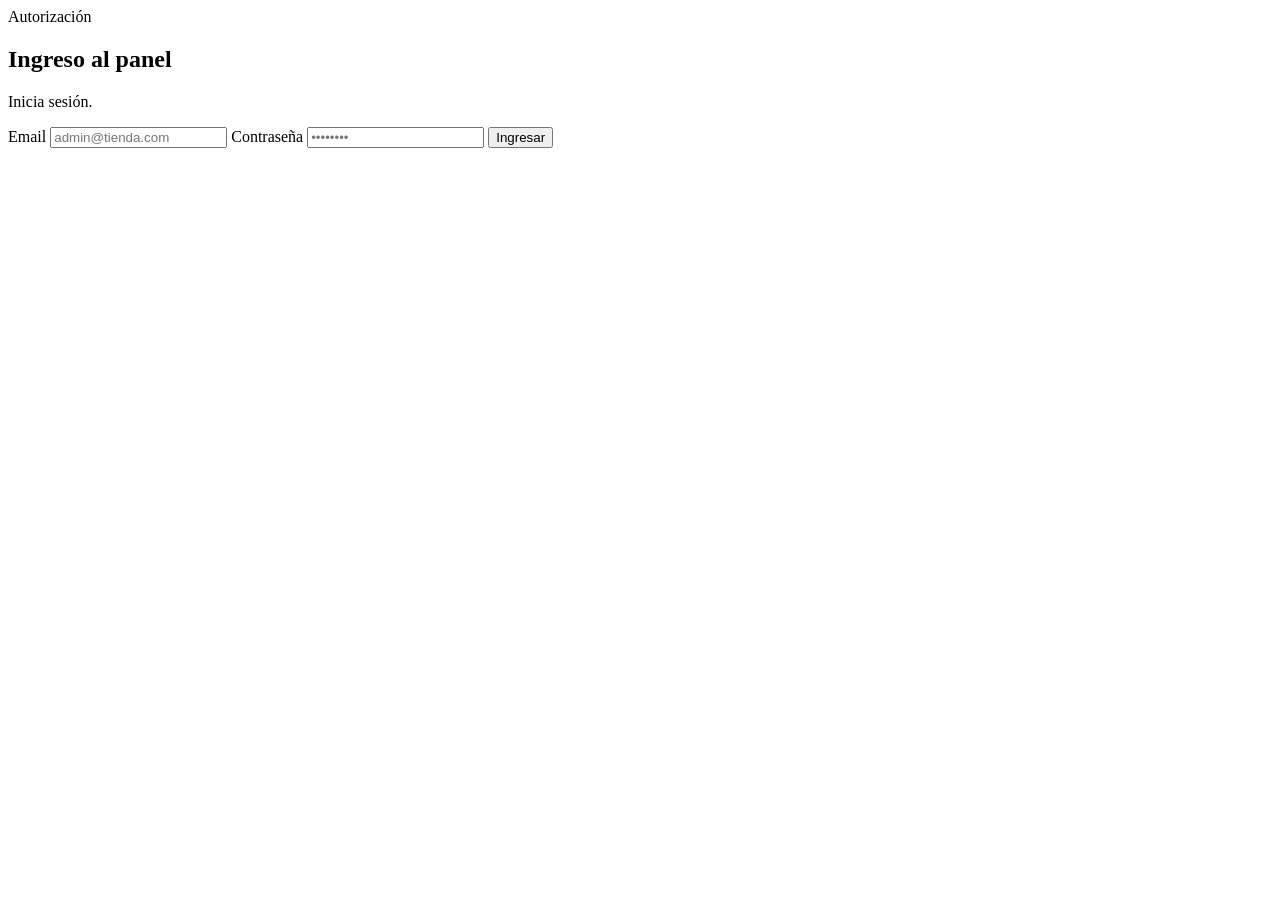
==== admin.html @ e24d335f "StoreHildas v1" ====
<!DOCTYPE html>
<html lang="es">
  <head>
    <meta charset="UTF-8" />
    <meta name="viewport" content="width=device-width, initial-scale=1.0" />
    <title>Admin | TiendaC</title>
    <link rel="stylesheet" href="css/styles.css" />
  </head>
  <body>
    <main class="admin-page">
      <div class="admin-shell">
        <section class="admin-auth" data-auth-panel>
          <span class="section-kicker">Autorización</span>
          <h1>Ingreso al panel</h1>
          <p>Inicia sesión.</p>
          <form data-login-form class="admin-block">
            <label class="admin-field">
              Email
              <input type="email" name="email" placeholder="admin@tienda.com" required />
            </label>
            <label class="admin-field">
              Contraseña
              <input type="password" name="password" placeholder="••••••••" required />
            </label>
            <button class="btn btn-primary" type="submit">Ingresar</button>
            <p class="error-text" data-login-error></p>
          </form>
        </section>

        <section data-dashboard hidden>
          <div class="admin-topbar">
            <div>
              <span class="section-kicker">Panel de control</span>
              <h2>Gestión de tienda</h2>
            </div>
            <button class="btn btn-secondary" data-logout>Cerrar sesión</button>
          </div>

          <div class="admin-grid">
            <article class="admin-card">
              <div class="section-head">
                <div>
                  <span class="section-kicker">Productos</span>
                  <h2>Crear o editar</h2>
                </div>
              </div>

              <form data-product-form class="admin-block">
                <div class="admin-fields">
                  <label class="admin-field"><span>Nombre</span><input name="nombre" required /></label>
                  <label class="admin-field"><span>Código único</span><input name="codigo" required /></label>
                  <label class="admin-field"><span>Precio</span><input type="number" min="0" step="0.01" name="precio" required /></label>
                  <label class="admin-field"><span>Precio con descuento</span><input type="number" min="0" step="0.01" name="precioConDescuento" /></label>

                  <div class="admin-field admin-field--full">
                    <span>Categorías del producto</span>
                    <p class="helper-text">Puedes marcar una o varias categorías.</p>
                    <div class="category-checklist" data-product-category-list></div>
                  </div>

                  <label class="admin-field admin-field--full"><span>Descripción</span><textarea name="descripcion" rows="4"></textarea></label>

                  <div class="admin-field admin-field--full">
                    <span>Colores</span>
                    <p class="helper-text">Selecciona uno o varios colores desde la paleta.</p>
                    <div class="color-picker-row">
                      <input type="color" value="#000000" data-color-input />
                      <button type="button" class="btn btn-ghost" data-add-color>Añadir color</button>
                    </div>
                    <div class="color-chip-list" data-color-list></div>
                    <input type="hidden" name="colores" data-colors-hidden />
                  </div>

                  <label class="admin-field admin-field--full"><span>Tallas</span><input name="tallas" placeholder="S, M, L" /></label>
                  <label class="admin-field admin-field--full"><span>Imágenes por URL</span><input name="imagenes" placeholder="url1, url2, url3" required /></label>
                </div>

                <div class="admin-actions">
                  <button type="submit" class="btn btn-primary" data-product-submit>Guardar producto</button>
                  <button type="button" class="btn btn-ghost" data-product-cancel>Cancelar edición</button>
                </div>
              </form>
            </article>

            <article class="admin-card">
              <div class="section-head">
                <div>
                  <span class="section-kicker">Categorías</span>
                  <h2>Crear y eliminar</h2>
                </div>
              </div>

              <form data-category-form class="admin-block">
                <label class="admin-field"><span>Nombre</span><input name="nombre" required /></label>
                <label class="admin-field"><span>Imagen URL</span><input name="imagen" /></label>
                <button class="btn btn-primary" type="submit">Guardar categoría</button>
              </form>

              <div class="admin-block" data-category-list></div>
            </article>
          </div>

          <section class="admin-table-wrap">
            <table>
              <thead>
                <tr>
                  <th>Nombre</th>
                  <th>Código</th>
                  <th>Precio final</th>
                  <th>Categorías</th>
                  <th>Acciones</th>
                </tr>
              </thead>
              <tbody data-product-table></tbody>
            </table>
          </section>
        </section>
      </div>
    </main>

    <script type="module" src="js/admin.js"></script>
  </body>
</html>
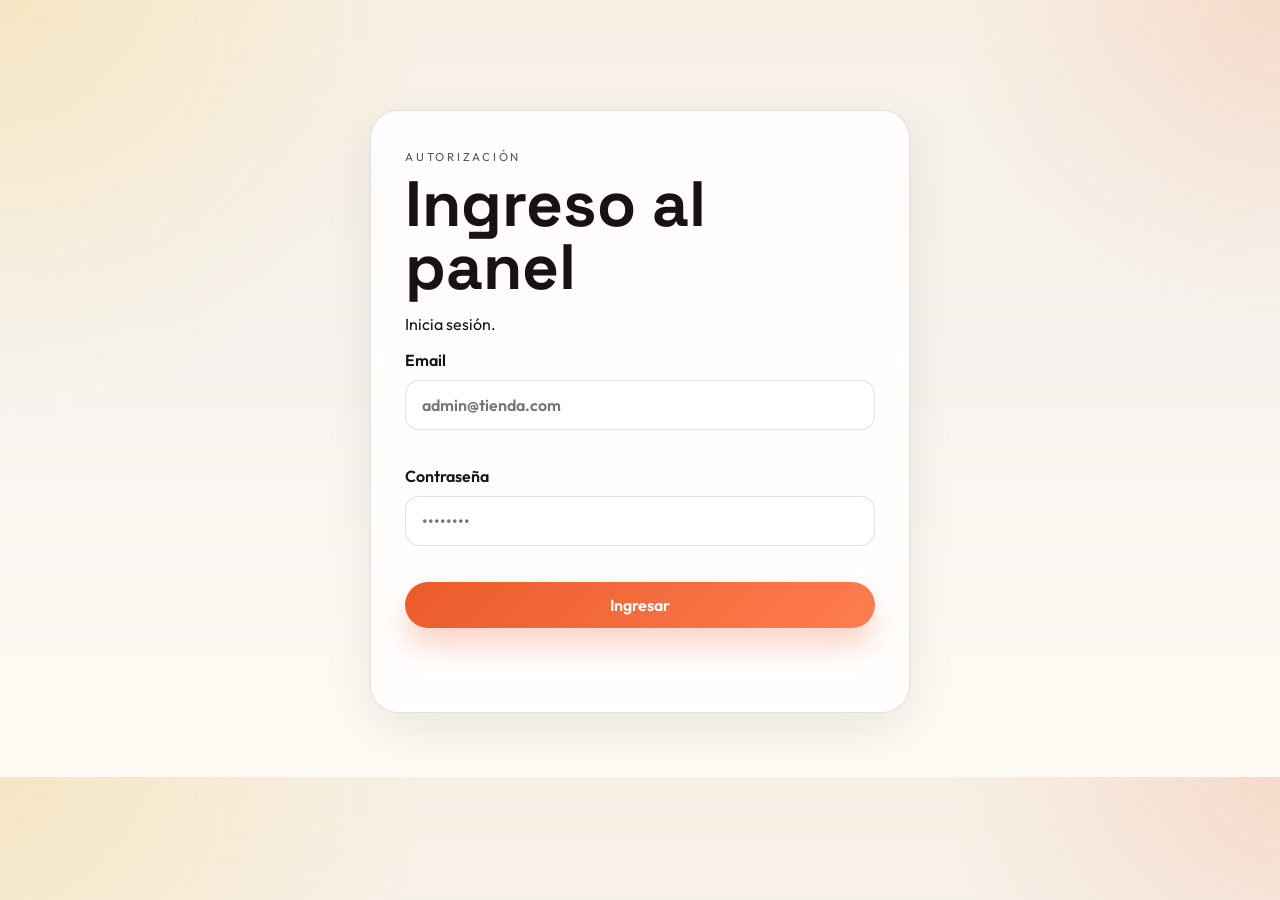
==== commit 7695dfad: "Update admin.html" ====
--- a/admin.html
+++ b/admin.html
@@ -4,7 +4,7 @@
     <meta charset="UTF-8" />
     <meta name="viewport" content="width=device-width, initial-scale=1.0" />
     <title>Admin | TiendaC</title>
-    <link rel="stylesheet" href="css/styles.css" />
+    <link rel="stylesheet" href="styles.css" />
   </head>
   <body>
     <main class="admin-page">
--- a/styles.css
+++ b/styles.css
@@ -0,0 +1,308 @@
+@import url("https://fonts.googleapis.com/css2?family=Outfit:wght@300;400;500;600;700&family=Space+Grotesk:wght@400;500;700&display=swap");
+
+:root {
+  --font-primary: "Space Grotesk", sans-serif;
+  --font-secondary: "Outfit", sans-serif;
+  --color-bg: #f6f3ee;
+  --color-surface: #fff7f0;
+  --color-surface-strong: #ffffff;
+  --color-text: #181313;
+  --color-text-muted: #6f6460;
+  --color-accent: #ea5b2a;
+  --color-accent-alt: #f0bf46;
+  --color-accent-soft: #f4d0c4;
+  --color-dark: #090909;
+  --color-border: rgba(24, 19, 19, 0.12);
+  --shadow-soft: 0 18px 50px rgba(25, 10, 5, 0.08);
+  --shadow-strong: 0 22px 60px rgba(18, 11, 7, 0.18);
+  --radius-xl: 28px;
+  --radius-lg: 20px;
+  --radius-md: 14px;
+  --container: min(1180px, calc(100vw - 32px));
+}
+
+* { box-sizing: border-box; }
+html { scroll-behavior: smooth; }
+body {
+  margin: 0;
+  font-family: var(--font-secondary);
+  color: var(--color-text);
+  background:
+    radial-gradient(circle at top left, rgba(240, 191, 70, 0.22), transparent 28%),
+    radial-gradient(circle at top right, rgba(234, 91, 42, 0.14), transparent 22%),
+    linear-gradient(180deg, #f7f0e5 0%, var(--color-bg) 42%, #fffaf4 100%);
+}
+img { display: block; width: 100%; }
+a { color: inherit; text-decoration: none; }
+button, input, select, textarea { font: inherit; }
+button { border: 0; cursor: pointer; }
+
+.site-header {
+  position: sticky;
+  top: 0;
+  z-index: 30;
+  padding: 14px 0;
+  background: rgba(0, 0, 0, 0.45);
+  backdrop-filter: blur(10px);
+  transition: background .3s ease, box-shadow .3s ease, padding .3s ease;
+}
+.site-header.is-scrolled, .site-header.menu-open {
+  padding: 10px 0;
+  background: rgba(0, 0, 0, 0.95);
+  box-shadow: 0 14px 40px rgba(0, 0, 0, 0.24);
+}
+.nav-shell, .section-shell, .footer-grid, .admin-shell { width: var(--container); margin: 0 auto; }
+.nav-shell, .section-head, .cart-panel__header, .cart-total, .admin-topbar, .admin-actions {
+  display: flex; align-items: center; justify-content: space-between; gap: 18px;
+}
+.brand { display: inline-flex; align-items: center; gap: 14px; color: #fff; }
+.brand__logo { width: 52px; height: 52px; object-fit: cover; border-radius: 18px; }
+.brand__eyebrow, .section-kicker { text-transform: uppercase; letter-spacing: .24em; font-size: .72rem; opacity: .72; }
+.nav-links { display: flex; align-items: center; gap: 20px; color: #fff; }
+.nav-links a { position: relative; }
+.nav-links a::after {
+  content: ""; position: absolute; left: 0; bottom: -6px; width: 100%; height: 2px;
+  background: var(--color-accent-alt); transform: scaleX(0); transition: transform .25s ease;
+}
+.nav-links a:hover::after { transform: scaleX(1); }
+.nav-toggle { display: none; width: 44px; height: 44px; background: rgba(255,255,255,.08); border-radius: 12px; }
+.nav-toggle span { display: block; width: 18px; height: 2px; background: #fff; margin: 4px auto; }
+
+.btn, .cart-button {
+  display: inline-flex; align-items: center; justify-content: center; gap: 10px;
+  border-radius: 999px; padding: 13px 22px; font-weight: 600; transition: transform .2s ease, opacity .2s ease;
+}
+.btn:hover { transform: translateY(-1px); }
+.btn-primary { color: #fff; background: linear-gradient(135deg, var(--color-accent), #ff7d51); box-shadow: 0 18px 28px rgba(234,91,42,.25); }
+.btn-secondary, .btn-ghost { background: rgba(24, 19, 19, 0.06); color: var(--color-text); }
+.btn-danger { background: #231716; color: #fff; }
+.btn-whatsapp { color: #fff; background: linear-gradient(135deg, #24b467, #168a50); }
+.cart-button { background: rgba(255,255,255,.12); color: #fff; }
+.cart-button span {
+  display: inline-grid; place-items: center; width: 24px; height: 24px; border-radius: 50%;
+  background: var(--color-accent); font-size: .78rem;
+}
+
+.hero-slider { position: relative; margin-top: -84px; }
+.hero-slide {
+  position: relative; min-height: 68vh; display: none; align-items: flex-end;
+  background-size: cover; background-position: center;
+}
+.hero-slide.is-active { display: flex; animation: fadeIn .7s ease; }
+.hero-overlay { position: absolute; inset: 0; background: linear-gradient(180deg, rgba(0,0,0,.14) 0%, rgba(0,0,0,.62) 100%); }
+.hero-copy { position: relative; z-index: 1; width: var(--container); margin: 0 auto; padding: 170px 0 70px; color: #fff; }
+.hero-copy h1, .section-head h2, .product-detail__content h1, .admin-block h2, .admin-auth h1 {
+  margin: 8px 0 0; font-family: var(--font-primary); font-size: clamp(2rem, 5vw, 5rem); line-height: .98;
+}
+.hero-copy h1 { max-width: 640px; }
+.hero-copy p, .section-head p, .product-detail__content p, .admin-card p { color: var(--color-text-muted); }
+.hero-copy p { max-width: 520px; color: rgba(255,255,255,.84); font-size: 1.05rem; }
+.hero-dots {
+  position: absolute; left: 50%; bottom: 28px; transform: translateX(-50%);
+  display: flex; gap: 10px; z-index: 1;
+}
+.hero-dots button { width: 11px; height: 11px; border-radius: 50%; background: rgba(255,255,255,.4); }
+.hero-dots .is-active { width: 42px; border-radius: 999px; background: var(--color-accent-alt); }
+
+.section-shell { padding: 72px 0; }
+.horizontal-scroll { display: grid; grid-auto-flow: column; grid-auto-columns: minmax(280px, 340px); gap: 20px; overflow-x: auto; padding-bottom: 10px; }
+.collection-grid { display: grid; grid-template-columns: repeat(3, minmax(0, 1fr)); gap: 20px; }
+.new-collection-grid { display: grid; grid-template-columns: 1.2fr .8fr .8fr; gap: 20px; }
+.catalog-layout { display: grid; grid-template-columns: 280px minmax(0,1fr); gap: 22px; }
+.collection-card, .product-card, .admin-card, .filter-panel, .product-detail-card, .cart-panel, .admin-auth, .admin-table-wrap {
+  background: rgba(255,255,255,.84); backdrop-filter: blur(12px); border: 1px solid var(--color-border); box-shadow: var(--shadow-soft);
+}
+.collection-card, .product-card, .admin-card, .filter-panel, .admin-auth, .admin-table-wrap, .new-collection-card { border-radius: var(--radius-xl); overflow: hidden; }
+.collection-card { padding: 0; text-align: left; }
+.collection-card__image { height: 240px; background-size: cover; background-position: center; }
+.collection-card__content, .product-card__body, .admin-card { padding: 18px; }
+.new-collection-card {
+  min-height: 420px;
+  position: relative;
+  display: grid;
+  align-items: end;
+  background: #111;
+  color: #fff;
+}
+.new-collection-card.is-featured { min-height: 520px; }
+.new-collection-card__image {
+  position: absolute;
+  inset: 0;
+  background-size: cover;
+  background-position: center;
+}
+.new-collection-card__image::after {
+  content: "";
+  position: absolute;
+  inset: 0;
+  background: linear-gradient(180deg, rgba(0,0,0,.12), rgba(0,0,0,.74));
+}
+.new-collection-card__content {
+  position: relative;
+  z-index: 1;
+  padding: 24px;
+}
+.new-collection-card__content h3 {
+  margin: 10px 0;
+  font-family: var(--font-primary);
+  font-size: clamp(1.6rem, 3vw, 2.7rem);
+}
+.new-collection-card__content p { color: rgba(255,255,255,.78); }
+.new-collection-card__actions {
+  display: flex;
+  align-items: center;
+  justify-content: space-between;
+  gap: 12px;
+  margin-top: 18px;
+}
+.new-collection-card__actions span { font-size: 1.2rem; font-weight: 700; }
+.collection-card strong, .product-card__meta strong { display: block; margin-top: 8px; font-size: 1.2rem; }
+.filter-panel { padding: 22px; position: sticky; top: 96px; height: fit-content; }
+.filter-panel label, .admin-field label, .admin-field { display: grid; gap: 10px; margin-bottom: 18px; font-weight: 600; }
+.filter-panel input, .filter-panel select, .admin-field input, .admin-field textarea, .admin-field select {
+  width: 100%; border-radius: 14px; border: 1px solid rgba(24,19,19,.12); background: #fff; padding: 14px 16px;
+}
+.product-grid { display: grid; grid-template-columns: repeat(3, minmax(0,1fr)); gap: 20px; }
+.product-media { display: block; position: relative; aspect-ratio: .85; overflow: hidden; }
+.product-media img { position: absolute; inset: 0; height: 100%; object-fit: cover; transition: opacity .4s ease, transform .55s ease; }
+.product-media .secondary { opacity: 0; }
+.product-card:hover .primary { opacity: 0; transform: scale(1.04); }
+.product-card:hover .secondary { opacity: 1; transform: scale(1.04); }
+.badge { position: absolute; left: 16px; top: 16px; background: var(--color-accent-alt); color: var(--color-dark); padding: 8px 12px; border-radius: 999px; font-weight: 700; }
+.price-row, .swatch-row, .size-row, .chip-row, .product-card__actions, .detail-actions { display: flex; flex-wrap: wrap; gap: 10px; }
+.price-row { margin: 16px 0; align-items: center; gap: 12px; }
+.price-row span { color: var(--color-text-muted); text-decoration: line-through; }
+.color-dot { width: 18px; height: 18px; border-radius: 50%; border: 2px solid rgba(24,19,19,.08); }
+.color-dot--large { width: 28px; height: 28px; }
+.size-row span, .chip-row span { background: rgba(24,19,19,.06); padding: 8px 12px; border-radius: 999px; color: var(--color-text-muted); }
+.footer { margin-top: 70px; padding: 28px 0 44px; background: #100d0d; color: rgba(255,255,255,.88); }
+.footer-grid { display: grid; grid-template-columns: 1.4fr 1fr 1fr; gap: 24px; }
+.footer h4,
+.footer strong,
+.footer a,
+.footer .brand {
+  color: #fff;
+}
+.footer p,
+.footer .brand__eyebrow {
+  color: rgba(255, 255, 255, 0.72);
+}
+.footer .brand__logo {
+  border: 1px solid rgba(255, 255, 255, 0.12);
+}
+.social-links { display: flex; flex-direction: column; gap: 10px; }
+
+.cart-overlay {
+  position: fixed; inset: 0; background: rgba(8,7,7,.38); opacity: 0; pointer-events: none; transition: opacity .25s ease; z-index: 34;
+}
+.cart-panel {
+  position: fixed; top: 0; right: 0; width: min(430px, 100%); height: 100vh; z-index: 35; border-radius: 0;
+  padding: 24px; display: grid; grid-template-rows: auto 1fr auto; transform: translateX(100%); transition: transform .32s ease;
+}
+body.cart-open .cart-overlay { opacity: 1; pointer-events: auto; }
+body.cart-open .cart-panel { transform: translateX(0); }
+.cart-items { display: grid; gap: 14px; overflow: auto; padding: 20px 0; }
+.cart-item { display: grid; grid-template-columns: 84px 1fr auto; gap: 14px; align-items: center; }
+.cart-item img, .product-detail__media img { border-radius: 20px; object-fit: cover; }
+.icon-button { width: 36px; height: 36px; border-radius: 50%; background: rgba(24,19,19,.08); font-size: 1.4rem; }
+.is-disabled { opacity: .45; pointer-events: none; }
+
+.product-detail-page, .admin-page { padding-top: 110px; }
+.product-detail-card {
+  width: var(--container); margin: 0 auto 70px; border-radius: 34px; display: grid;
+  grid-template-columns: 1.08fr .92fr; gap: 28px; padding: 24px;
+}
+.product-detail__media img { aspect-ratio: .88; }
+.thumb-grid { display: grid; grid-template-columns: repeat(4, minmax(0,1fr)); gap: 12px; margin-top: 14px; }
+.thumb { padding: 0; border-radius: 16px; overflow: hidden; border: 2px solid transparent; }
+.thumb.is-active { border-color: var(--color-accent); }
+.thumb img { aspect-ratio: 1; object-fit: cover; }
+
+.admin-shell { display: grid; gap: 24px; padding-bottom: 64px; }
+.admin-auth { width: min(540px, calc(100vw - 32px)); margin: 0 auto; padding: 34px; }
+.admin-block { display: grid; gap: 18px; }
+.admin-grid { display: grid; grid-template-columns: 1.1fr .9fr; gap: 24px; }
+.admin-fields { display: grid; grid-template-columns: repeat(2, minmax(0,1fr)); gap: 16px; }
+.admin-field--full { grid-column: 1 / -1; }
+.admin-card--mini { display: flex; align-items: center; justify-content: space-between; gap: 16px; padding: 16px 18px; }
+.category-checklist {
+  display: flex;
+  flex-wrap: wrap;
+  gap: 10px;
+}
+.category-option {
+  display: inline-flex;
+  align-items: center;
+  gap: 10px;
+  padding: 12px 14px;
+  border-radius: 999px;
+  background: rgba(24,19,19,.06);
+  border: 1px solid rgba(24,19,19,.08);
+}
+.category-option input {
+  width: 16px;
+  height: 16px;
+  margin: 0;
+}
+.color-picker-row {
+  display: flex;
+  align-items: center;
+  gap: 12px;
+}
+.color-picker-row input[type="color"] {
+  width: 64px;
+  min-width: 64px;
+  height: 48px;
+  padding: 4px;
+  border-radius: 14px;
+}
+.color-chip-list {
+  display: flex;
+  flex-wrap: wrap;
+  gap: 10px;
+}
+.color-chip {
+  display: inline-flex;
+  align-items: center;
+  gap: 10px;
+  padding: 10px 14px;
+  border-radius: 999px;
+  background: rgba(24,19,19,.06);
+  color: var(--color-text);
+}
+.color-chip__swatch {
+  width: 18px;
+  height: 18px;
+  border-radius: 50%;
+  border: 2px solid rgba(24,19,19,.12);
+}
+table { width: 100%; border-collapse: collapse; }
+th, td { padding: 16px 18px; text-align: left; border-bottom: 1px solid rgba(24,19,19,.08); }
+.table-actions, .social-links { display: flex; gap: 10px; }
+.table-actions { flex-wrap: wrap; }
+.empty-state, .empty-cell, .helper-text, .error-text { color: var(--color-text-muted); }
+.error-text { color: #b52828; }
+
+@keyframes fadeIn {
+  from { opacity: 0; transform: scale(1.01); }
+  to { opacity: 1; transform: scale(1); }
+}
+
+@media (max-width: 1024px) {
+  .collection-grid, .product-grid, .admin-grid, .product-detail-card, .footer-grid, .catalog-layout, .new-collection-grid { grid-template-columns: 1fr; }
+  .filter-panel { position: static; }
+  .product-grid { grid-template-columns: repeat(2, minmax(0, 1fr)); }
+}
+
+@media (max-width: 760px) {
+  .nav-toggle { display: block; }
+  .nav-links {
+    position: absolute; top: calc(100% + 10px); left: 16px; right: 16px; display: none; flex-direction: column;
+    align-items: stretch; padding: 18px; border-radius: 24px; background: rgba(0,0,0,.94); box-shadow: var(--shadow-strong);
+  }
+  .site-header.menu-open .nav-links { display: flex; }
+  .hero-slide { min-height: 60vh; }
+  .hero-copy { padding: 150px 0 60px; }
+  .product-grid { grid-template-columns: 1fr; }
+  .admin-fields, .thumb-grid { grid-template-columns: 1fr 1fr; }
+}
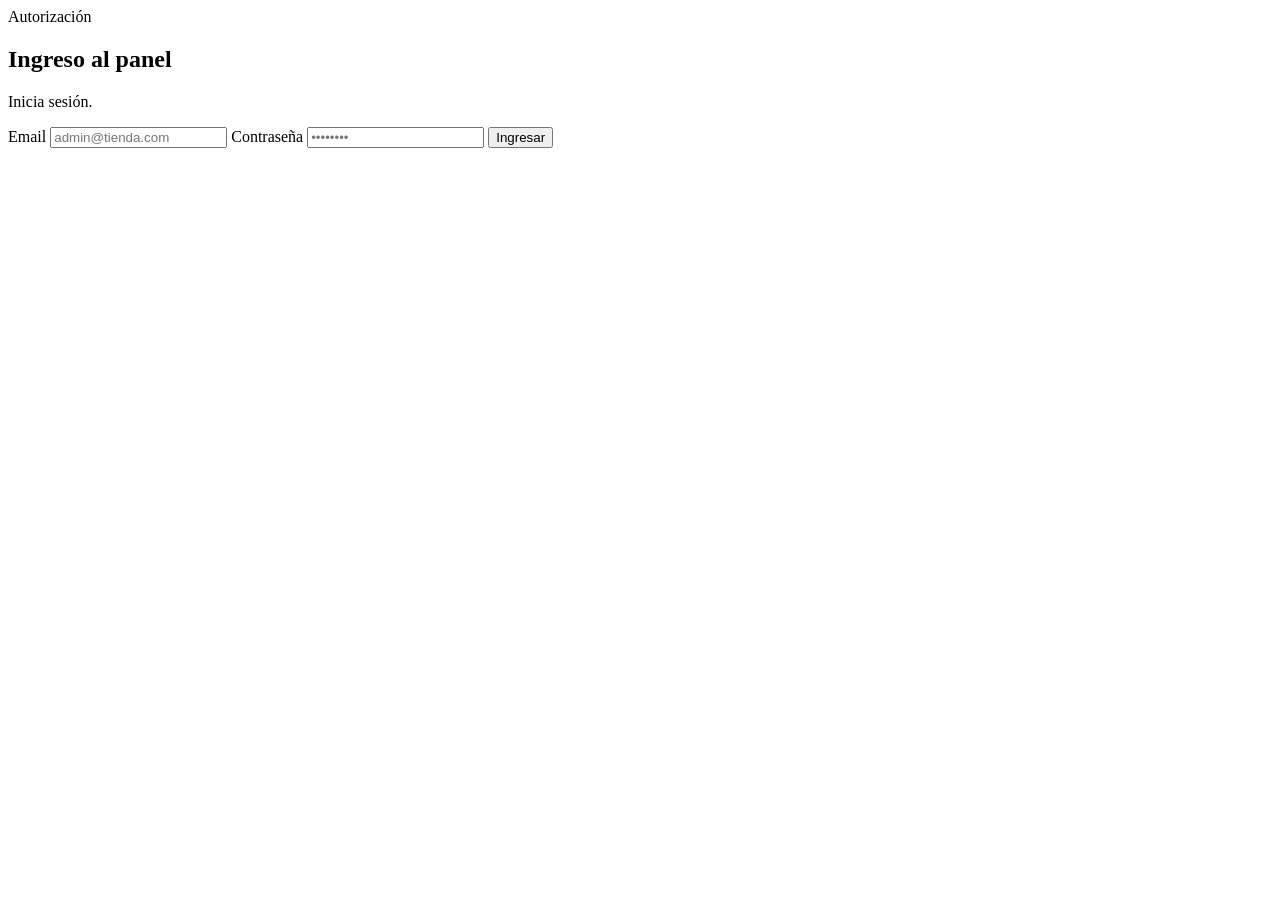
==== commit 4cbc39c9: "Add files via upload" ====
--- a/admin.html
+++ b/admin.html
@@ -4,7 +4,7 @@
     <meta charset="UTF-8" />
     <meta name="viewport" content="width=device-width, initial-scale=1.0" />
     <title>Admin | TiendaC</title>
-    <link rel="stylesheet" href="styles.css" />
+    <link rel="stylesheet" href="css/styles.css" />
   </head>
   <body>
     <main class="admin-page">
